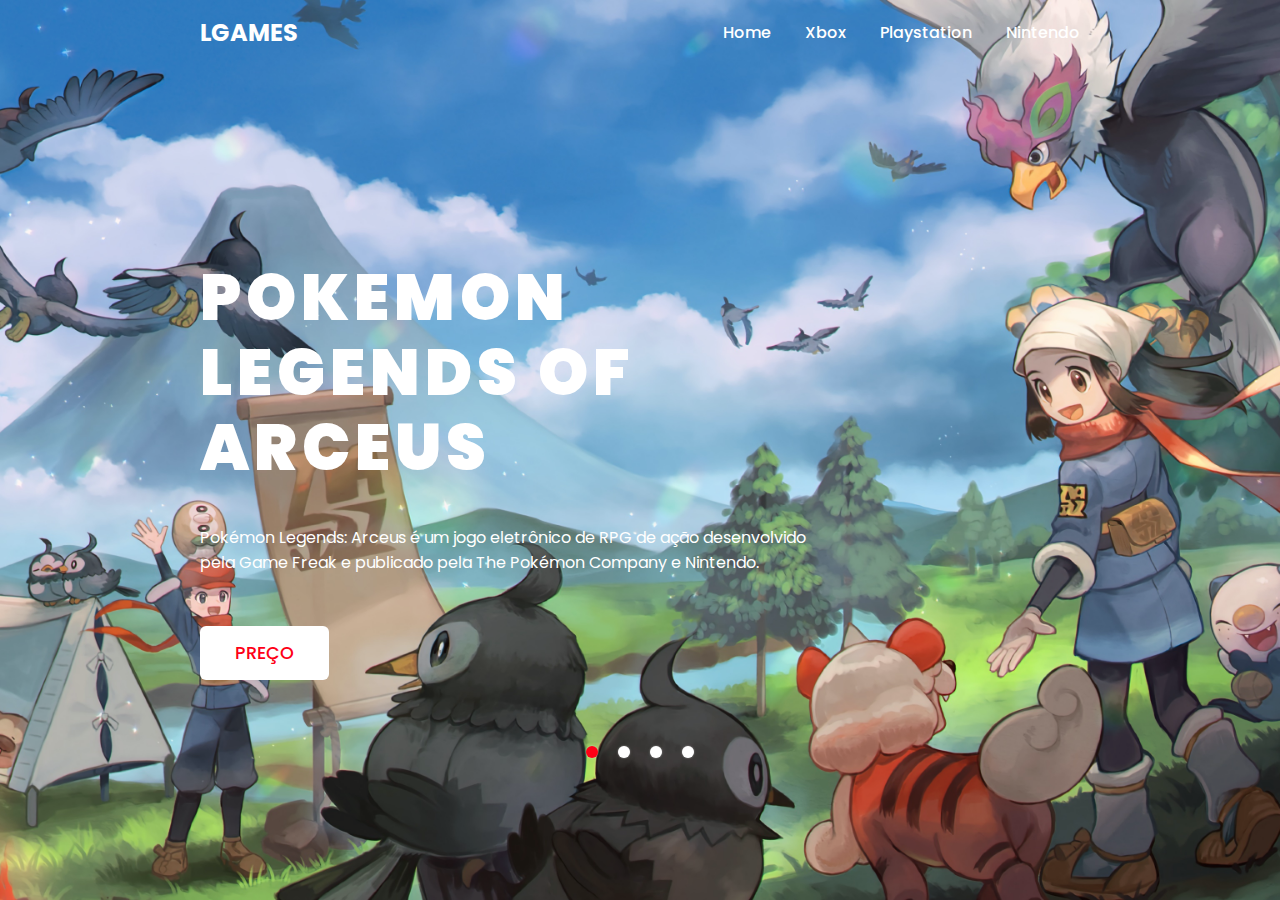
==== assets/html/nintendo.html @ 4e0dea78 "pagina nintendo, css e js" ====
<!DOCTYPE html>
<html lang="pt-br">

<head>
    <meta charset="UTF-8">
    <meta http-equiv="X-UA-Compatible" content="IE=edge">
    <meta name="viewport" content="width=device-width, initial-scale=1.0">
    <link rel="stylesheet" href="/assets/css/style.css">
    <title>Loja Nintendo</title>
</head>

<body>
    <header>
        <a href="#" class="brand">LGames</a>
        <div class="menu-btn">
            <div class="navigation">
                <div class="navigation-items">
                    <a href="#">Home</a>
                    <a href="#">Xbox</a>
                    <a href="#">Playstation</a>
                    <a href="#">Nintendo</a>
                </div>
                <!-- navigation-item -->
            </div>
            <!-- navifation -->
        </div>
        <!-- menu-btn -->
    </header>
    <section class="home">
        <img src="/assets/img/pknin.jpg" alt="pokemon arceus" class="img-slider active">
        <img src="/assets/img/ctoadnin2.jpg" alt="captain toad" class="img-slider">
        <img src="/assets/img/kyrbnin3.jpg" alt="kirby" class="img-slider">
        <img src="/assets/img/Zeldanin4.jpg" alt="the legend of zelda" class="img-slider">
        <!-- home -->
        <div class="content active">
            <h1>Pokemon Legends of Arceus</h1>
            <p>Pokémon Legends: Arceus é um jogo eletrônico de RPG de ação desenvolvido pela Game Freak e publicado pela
                The
                Pokémon
                Company e Nintendo.</p>
            <a href="#">PREÇO</a>
        </div>
        <!-- content -->
        <div class="content">
            <h1>Captain Toad: Treasure Tracker</h1>
            <p>Captain Toad: Treasure Tracker é um jogo eletrônico de quebra-cabeça e plataforma em 3D.</p>
            <a href="#">PREÇO</a>
        </div>
        <!-- content -->
        <div class="content">
            <h1>Kirby's Return to Dream Land</h1>
            <p>É um videogame da série Kirby e o décimo segundo jogo de plataforma da série, desenvolvido pela HAL
                Laboratory, e
                publicado pela Nintendo</p>
            <a href="#">PREÇO</a>
        </div>
        <!-- content -->
        <div class="content">
            <h1>The Legend of Zelda</h1>
            <p>Breath of the Wild é um jogo eletrônico de ação-aventura desenvolvido pela Nintendo Entertainment
                Planning & Development e publicado pela Nintendo.</p>
            <a href="#">PREÇO</a>
        </div>
        <!-- content -->
        <div class="slider-navigation">
            <div class="nav-btn active"></div>
            <div class="nav-btn"></div>
            <div class="nav-btn"></div>
            <div class="nav-btn"></div>
        </div>
        <!-- slider-navigation -->
    </section>

    <script src="/assets/js/script.js"></script>
</body>

</html>
---- assets/css/style.css ----
@import url('https://fonts.googleapis.com/css2?family=Poppins:wght@200;300;400;500;600;700;800;900&display=swap');

* {
    margin: 0;
    padding: 0;
    box-sizing: border-box;
    font-family: 'Poppins', sans-serif;
}

header {
    z-index: 999;
    position: absolute;
    top: 0;
    left: 0;
    width: 100%;
    display: flex;
    justify-content: space-between;
    align-items: center;
    padding: 15px 200px;
    transition: 3s ease;
}

header .brand {
    color: #FFF;
    font-size: 1.5rem;
    font-weight: 700;
    text-transform: uppercase;
    text-decoration: none;
    transition: .3s ease;
}

header .brand:hover {
    color: #fe0016;
}

header .navigation {
    position: relative;
}

header .navigation .navigation-items a {
    position: relative;
    color: #FFF;
    font-size: 1em;
    font-weight: 500;
    text-decoration: none;
    margin-left: 30px;
    transition: .3s ease;
}

header .navigation .navigation-items a::before {
    content: '';
    position: absolute;
    background: #FFF;
    width: 0;
    height: 3px;
    bottom: 0;
    left: 0;
    transition: .3s ease;
}

header .navigation .navigation-items a:hover::before {
    width: 100%;
    background: #fe0016;
}

section {
    padding: 100px 200px;
}

.home {
    position: relative;
    width: 100%;
    min-height: 100vh;
    display: flex;
    justify-content: center;
    flex-direction: column;
    background: #fe0016;
}

.home::before {
    content: '';
    z-index: 777;
    position: absolute;
    background: rgba(251, 3, 3, 0.034);
    width: 100%;
    height: 100%;
    top: 0;
    left: 0;
}

.home .content {
    z-index: 888;
    color: #FFF;
    width: 70%;
    margin-top: 50px;
    display: none;
}

.home .content.active {
    display: block;
}

.home .content h1 {
    font-size: 4em;
    font-weight: 900;
    text-transform: uppercase;
    letter-spacing: 5px;
    line-height: 75px;
    margin-bottom: 40px;
}

.home .content p {
    margin-bottom: 65px;

}

.home .content a {
    background: #FFF;
    padding: 15px 35px;
    color: #fe0016;
    font-size: 1.1em;
    font-weight: 500;
    text-decoration: none;
    border-radius: 6px;
    transition: .5s ease;
}

.home .content a:hover {
    background: #fe0016;
    color: #FFF;
}

.home img {
    z-index: 000;
    position: absolute;
    top: 0;
    left: 0;
    width: 100%;
    height: 100%;
    object-fit: cover;
}

.slider-navigation {
    z-index: 888;
    position: relative;
    display: flex;
    justify-content: center;
    align-items: center;
    transform: translateY(80px);
    margin-bottom: 12px;
}

.slider-navigation .nav-btn {
    width: 12px;
    height: 12px;
    background: #FFF;
    border-radius: 50%;
    cursor: pointer;
    box-shadow: 0 0 2px rgba(255, 255, 255, .5);
    transition: .3s ease;
}

.slider-navigation .nav-btn.active {
    background: #fe0016;
}

.slider-navigation .nav-btn:not(:last-child) {
    margin-right: 20px;
}

.slider-navigation .nav-btn:hover {
    transform: scale(1.2);
}

.img-slider {
    position: absolute;
    width: 100%;
    clip-path: circle(0% at 0 50%);
}

.img-slider.active {
    clip-path: circle(150% at 0 50%);
    transition: 2s ease;
    transition-property: clip-path;
}

@media (max-width: 1040px) {
    header {
        padding: 12px 20px;
    }

    section {
        padding: 100px 20px;
    }

    header .navigation {
        display: none;
    }

    header .navigation.active {
        position: fixed;
        width: 100%;
        height: 100%;
        top: 0;
        left: 0;
        display: flex;
        justify-content: center;
        align-items: center;
        background: rgba(1, 1, 1, .5);
    }

    header .navigation .navigation-items a {
        color: #fe0016;
        font-size: 1.2em;
        margin: 20px;
    }

    header .navigation .navigation-items a::before {
        background: #fe0016;
        height: 5px;
    }

    header .navigation .navigation-items{
        background: #FFF;
        width: 600px;
        max-width: 600px;
        margin: 20px;
        padding: 40px;
        display: flex;
        flex-direction: column;
        align-items: center;
        border-radius: 5px;
        box-shadow: 0 5px 25px rgb(1 1 1 / 20% );
    }
    .menu-btn{
        background: url('/assets/img/menu.png')no-repeat;
        background-size: 30px;
        background-position: center;
        width: 40px;
        height: 40px;
        cursor: pointer;
        transition: .3s ease;
    }
    .menu-btn.active{
        z-index: 999;
        background: url("/assets/img/close.png")no-repeat;
        background-size: 25px;
        background-position: center;
        transition: .3s ease;
    }
}

@media (max-width:560px){
    .home .content h1{
        font-size: 3em;
        line-height: 60px;
    }
}
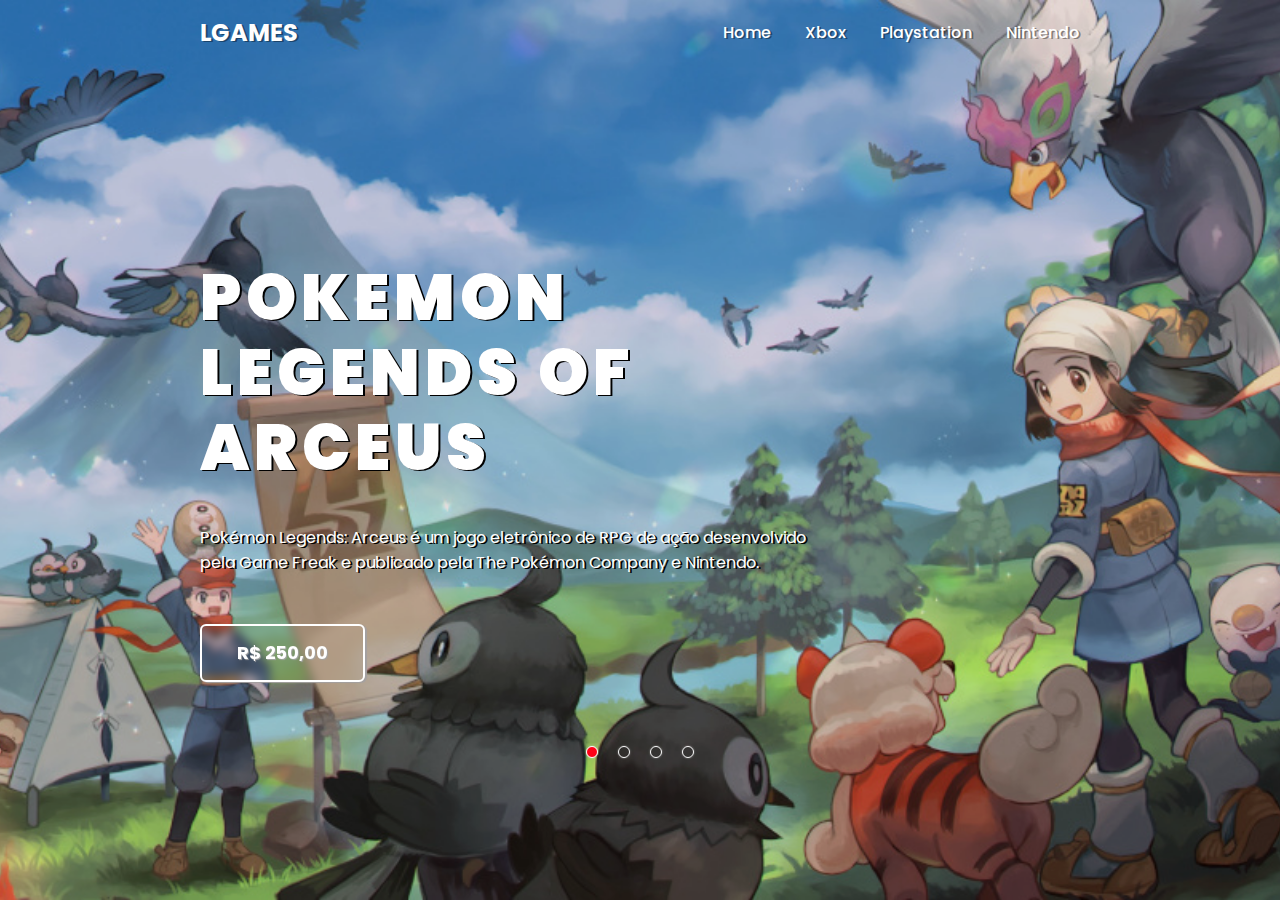
==== commit 57a6ab73: "fim do projeto" ====
--- a/assets/html/nintendo.html
+++ b/assets/html/nintendo.html
@@ -5,20 +5,21 @@
     <meta charset="UTF-8">
     <meta http-equiv="X-UA-Compatible" content="IE=edge">
     <meta name="viewport" content="width=device-width, initial-scale=1.0">
-    <link rel="stylesheet" href="/assets/css/style.css">
+    <link rel="stylesheet" href="/assets/css/nintendo.css">
+    <link rel="shortcut icon" href="/assets/img/nintendo/favicon.ico" type="image/x-icon">
     <title>Loja Nintendo</title>
 </head>
 
 <body>
     <header>
-        <a href="#" class="brand">LGames</a>
+        <a href="/index.html" class="brand">LGames</a>
         <div class="menu-btn">
             <div class="navigation">
                 <div class="navigation-items">
-                    <a href="#">Home</a>
-                    <a href="#">Xbox</a>
-                    <a href="#">Playstation</a>
-                    <a href="#">Nintendo</a>
+                    <a href="/index.html" id="home">Home</a>
+                    <a href="/assets/html/xbox.html" id="xbox">Xbox</a>
+                    <a href="/assets/html/playstation.html" id="playstation">Playstation</a>
+                    <a href="/assets/html/nintendo.html" id="nintendo">Nintendo</a>
                 </div>
                 <!-- navigation-item -->
             </div>
@@ -27,10 +28,13 @@
         <!-- menu-btn -->
     </header>
     <section class="home">
-        <img src="/assets/img/pknin.jpg" alt="pokemon arceus" class="img-slider active">
-        <img src="/assets/img/ctoadnin2.jpg" alt="captain toad" class="img-slider">
-        <img src="/assets/img/kyrbnin3.jpg" alt="kirby" class="img-slider">
-        <img src="/assets/img/Zeldanin4.jpg" alt="the legend of zelda" class="img-slider">
+        <picture>
+            <source media="(max-width: 425px )" srcset="/assets/img/nintendoS.png" type="image/png">
+            <img src="/assets/img/pknin.jpg" alt="pokemon arceus" class="img-slider active">
+            <img src="/assets/img/ctoadnin2.jpg" alt="captain toad" class="img-slider">
+            <img src="/assets/img/kyrbnin3.jpg" alt="kirby" class="img-slider">
+            <img src="/assets/img/Zeldanin4.jpg" alt="the legend of zelda" class="img-slider">
+        </picture>
         <!-- home -->
         <div class="content active">
             <h1>Pokemon Legends of Arceus</h1>
@@ -38,13 +42,13 @@
                 The
                 Pokémon
                 Company e Nintendo.</p>
-            <a href="#">PREÇO</a>
+            <a href="#">R$ 250,00</a>
         </div>
         <!-- content -->
         <div class="content">
             <h1>Captain Toad: Treasure Tracker</h1>
             <p>Captain Toad: Treasure Tracker é um jogo eletrônico de quebra-cabeça e plataforma em 3D.</p>
-            <a href="#">PREÇO</a>
+            <a href="#">R$ 250,00</a>
         </div>
         <!-- content -->
         <div class="content">
@@ -52,14 +56,14 @@
             <p>É um videogame da série Kirby e o décimo segundo jogo de plataforma da série, desenvolvido pela HAL
                 Laboratory, e
                 publicado pela Nintendo</p>
-            <a href="#">PREÇO</a>
+            <a href="#">R$ 250,00</a>
         </div>
         <!-- content -->
         <div class="content">
             <h1>The Legend of Zelda</h1>
             <p>Breath of the Wild é um jogo eletrônico de ação-aventura desenvolvido pela Nintendo Entertainment
                 Planning & Development e publicado pela Nintendo.</p>
-            <a href="#">PREÇO</a>
+            <a href="#">R$ 250,00</a>
         </div>
         <!-- content -->
         <div class="slider-navigation">
--- a/assets/css/nintendo.css
+++ b/assets/css/nintendo.css
@@ -0,0 +1,344 @@
+@import url('https://fonts.googleapis.com/css2?family=Poppins:wght@200;300;400;500;600;700;800;900&display=swap');
+
+* {
+    margin: 0;
+    padding: 0;
+    box-sizing: border-box;
+    font-family: 'Poppins', sans-serif;
+}
+
+header {
+    z-index: 999;
+    position: absolute;
+    top: 0;
+    left: 0;
+    width: 100%;
+    display: flex;
+    justify-content: space-between;
+    align-items: center;
+    padding: 15px 200px;
+    transition: 3s ease;
+}
+
+header .brand {
+    color: #FFF;
+    text-shadow: 2px 1px #00000062;
+    font-size: 1.5rem;
+    font-weight: 700;
+    text-transform: uppercase;
+    text-decoration: none;
+    transition: .3s ease;
+}
+
+header .brand:hover {
+    color: #fe0016;
+}
+
+header .navigation {
+    position: relative;
+}
+
+header .navigation .navigation-items a {
+    position: relative;
+    color: #FFF;
+    text-shadow: 2px 1px #00000062;
+    font-size: 1em;
+    font-weight: 500;
+    text-decoration: none;
+    margin-left: 30px;
+    transition: .3s ease;
+}
+
+header .navigation .navigation-items a::before {
+    content: '';
+    position: absolute;
+    background: #FFF;
+    width: 0;
+    height: 3px;
+    bottom: 0;
+    left: 0;
+    transition: .3s ease;
+}
+
+header .navigation .navigation-items #home:hover::before {
+    width: 100%;
+    background: #000;
+}
+
+header .navigation .navigation-items #xbox:hover::before {
+    width: 100%;
+    background: #9bc848;
+}
+
+header .navigation .navigation-items #playstation:hover::before {
+    width: 100%;
+    background: #665cbe;
+}
+
+header .navigation .navigation-items #nintendo:hover::before {
+    width: 100%;
+    background: #fe0016;
+}
+
+#home:hover {
+    color: #000;
+    text-shadow: 1px 1px #1b1a1a50;
+}
+
+#xbox:hover {
+    color: #9bc848;
+    text-shadow: 0px 1px #9bc848;
+}
+
+#playstation:hover {
+    color: #665cbe;
+    text-shadow: 0px 1px #665cbe;
+}
+
+
+#nintendo:hover {
+    color: #fe0016;
+    text-shadow: 0px 1px #fe0016;
+}
+
+section {
+    padding: 100px 200px;
+}
+
+.home {
+    position: relative;
+    width: 100%;
+    min-height: 100vh;
+    display: flex;
+    justify-content: center;
+    flex-direction: column;
+    background: #fe0016;
+}
+
+.home::before {
+    content: '';
+    z-index: 777;
+    position: absolute;
+    background: rgba(251, 3, 3, 0.034);
+    width: 100%;
+    height: 100%;
+    top: 0;
+    left: 0;
+}
+
+.home .content {
+    z-index: 888;
+    color: #FFF;
+    width: 70%;
+    margin-top: 50px;
+    display: none;
+}
+
+.home .content.active {
+    display: block;
+}
+
+.home .content h1 {
+    font-size: 4em;
+    font-weight: 900;
+    text-transform: uppercase;
+    letter-spacing: 5px;
+    line-height: 75px;
+    margin-bottom: 40px;
+    text-shadow: 2px 1px #000;
+}
+
+.home .content p {
+    margin-bottom: 65px;
+    text-shadow: 2px 1px #000;
+}
+
+.home .content a {
+    backdrop-filter: blur(5px);
+    border: 2px solid #FFF;
+    padding: 15px 35px;
+    color: #FFF;
+    font-size: 1.1em;
+    text-shadow: 1px 1px 1px #a3a3a3;
+    box-shadow: 2px 1px 1px #a3a0a0;
+    font-weight: 700;
+    text-decoration: none;
+    border-radius: 6px;
+    transition: .3s ease;
+}
+
+.home .content a:hover {
+    color: #fe0016;
+}
+
+.home img {
+    z-index: 000;
+    position: absolute;
+    top: 0;
+    left: 0;
+    width: 100%;
+    height: 100%;
+    object-fit: cover;
+    object-position: center;
+    filter: brightness(90%);
+}
+
+
+.slider-navigation {
+    z-index: 888;
+    position: relative;
+    display: flex;
+    justify-content: center;
+    align-items: center;
+    transform: translateY(80px);
+    margin-bottom: 12px;
+}
+
+.slider-navigation .nav-btn {
+    width: 12px;
+    height: 12px;
+    backdrop-filter: blur(3px);
+    border: 1px solid #fff;
+    border-radius: 50%;
+    cursor: pointer;
+    box-shadow: 0 0 2px rgba(255, 255, 255, .5);
+    transition: .3s ease;
+}
+
+.slider-navigation .nav-btn.active {
+    background: #fe0016;
+}
+
+.slider-navigation .nav-btn:not(:last-child) {
+    margin-right: 20px;
+}
+
+.slider-navigation .nav-btn:hover {
+    transform: scale(1.2);
+}
+
+.img-slider {
+    position: absolute;
+    width: 100%;
+    clip-path: circle(0% at 0 50%);
+}
+
+.img-slider.active {
+    clip-path: circle(150% at 0 50%);
+    transition: 2s ease;
+    transition-property: clip-path;
+}
+
+@media (max-width: 1040px) {
+    header {
+        padding: 12px 20px;
+    }
+
+    section {
+        padding: 100px 20px;
+    }
+
+    header .navigation {
+        display: none;
+    }
+
+    header .navigation.active {
+        position: fixed;
+        width: 100%;
+        height: 100%;
+        top: 0;
+        left: 0;
+        display: flex;
+        justify-content: center;
+        align-items: center;
+        background: rgba(1, 1, 1, .5);
+    }
+
+    header .navigation .navigation-items #home:hover::before {
+        width: 100%;
+        background: #000;
+    }
+
+    header .navigation .navigation-items #xbox:hover::before {
+        width: 100%;
+        background: #9bc848;
+    }
+
+    header .navigation .navigation-items #playstation:hover::before {
+        width: 100%;
+        background: #665cbe;
+    }
+
+    header .navigation .navigation-items #nintendo:hover::before {
+        width: 100%;
+        background: #fe0016;
+    }
+
+    #home {
+        color: #000;
+        text-shadow: 1px 1px #1b1a1a50;
+        font-size: 1.2em;
+        margin: 20px;
+    }
+
+    #xbox {
+        color: #9bc848;
+        text-shadow: 0px 1px #9bc848;
+        font-size: 1.2em;
+        margin: 20px;
+    }
+
+    #playstation {
+        color: #665cbe;
+        text-shadow: 0px 1px #665cbe;
+        font-size: 1.2em;
+        margin: 20px;
+    }
+
+
+    #nintendo {
+        color: #fe0016;
+        text-shadow: 0px 1px #fe0016;
+        font-size: 1.2em;
+        margin: 20px;
+    }
+
+    header .navigation .navigation-items {
+        background: #FFF;
+        width: 600px;
+        max-width: 600px;
+        margin: 20px;
+        padding: 40px;
+        display: flex;
+        flex-direction: column;
+        align-items: center;
+        border-radius: 5px;
+        box-shadow: 0 5px 25px rgb(1 1 1 / 20%);
+    }
+
+    .menu-btn {
+        background: url('/assets/img/menu.png')no-repeat;
+        background-size: 30px;
+        background-position: center;
+        width: 40px;
+        height: 40px;
+        cursor: pointer;
+        transition: .3s ease;
+    }
+
+    .menu-btn.active {
+        z-index: 999;
+        background: url("/assets/img/close.png")no-repeat;
+        color: #FFF;
+        background-size: 25px;
+        background-position: center;
+        transition: .3s ease;
+    }
+}
+
+@media (max-width:560px) {
+    .home .content h1 {
+        font-size: 3em;
+        line-height: 60px;
+    }
+}